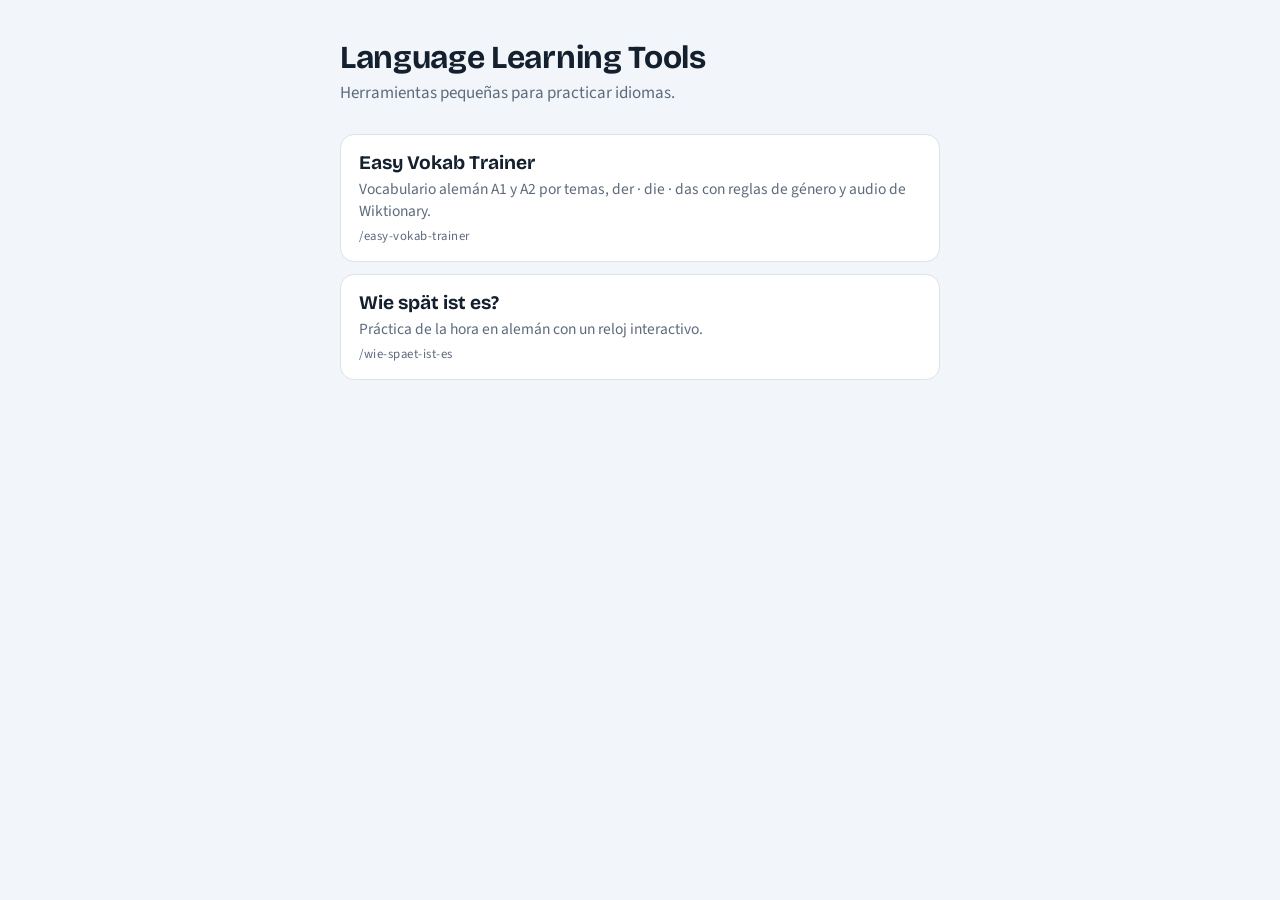
==== index.html @ 6b2330a3 "Add easy-vokab-trainer and a static toolbox index Co-Authored-By: Claude Sonnet 5.5 <noreply@anthrop" ====
<!doctype html>
<html lang="es">
<head>
<meta charset="utf-8">
<meta name="viewport" content="width=device-width, initial-scale=1">
<title>Language Learning Tools</title>
<link rel="stylesheet" href="https://fonts.googleapis.com/css2?family=Bricolage+Grotesque:opsz,wght@12..96,600;12..96,700&family=Source+Sans+3:wght@400;600&display=swap">
<style>
/* Layout: una columna centrada, una fila por herramienta. Para agregar una, copia un <li> y cambia carpeta, nombre y descripción. */
:root{
  --bg:#f2f5f9; --surface:#ffffff; --ink:#14202e; --muted:#5d6b7c; --line:#dbe2ea; --accent:#2b6bd6;
  --display:"Bricolage Grotesque","Trebuchet MS",system-ui,sans-serif;
  --body:"Source Sans 3",system-ui,-apple-system,"Segoe UI",sans-serif;
  color-scheme:light;
}
@media (prefers-color-scheme:dark){:root{
  --bg:#0e141c; --surface:#17202b; --ink:#e7edf4; --muted:#93a1b2; --line:#263344; --accent:#6fa0ff; color-scheme:dark;}}
*{box-sizing:border-box}
body{margin:0;background:var(--bg);color:var(--ink);font:17px/1.45 var(--body);padding:0 16px}
main{max-width:600px;margin:0 auto;padding:40px 0 56px}
h1{font:700 2rem/1.1 var(--display);letter-spacing:-.01em;margin:0 0 6px}
.lede{margin:0 0 28px;color:var(--muted)}
ul{list-style:none;margin:0;padding:0;display:flex;flex-direction:column;gap:12px}
a.tool{display:flex;flex-direction:column;gap:4px;padding:16px 18px;background:var(--surface);border:1px solid var(--line);border-radius:14px;color:inherit;text-decoration:none}
a.tool:hover{border-color:var(--accent)}
a.tool:focus-visible{outline:3px solid var(--accent);outline-offset:2px}
.name{font:700 1.2rem/1.2 var(--display)}
.desc{color:var(--muted);font-size:.97rem}
.path{font-size:.8rem;color:var(--muted);letter-spacing:.04em}
</style>
</head>
<body>
<main>
  <h1>Language Learning Tools</h1>
  <p class="lede">Herramientas pequeñas para practicar idiomas.</p>
  <ul>
    <li><a class="tool" href="easy-vokab-trainer/">
      <span class="name">Easy Vokab Trainer</span>
      <span class="desc">Vocabulario alemán A1 y A2 por temas, der · die · das con reglas de género y audio de Wiktionary.</span>
      <span class="path">/easy-vokab-trainer</span></a></li>
    <li><a class="tool" href="wie-spaet-ist-es/">
      <span class="name">Wie spät ist es?</span>
      <span class="desc">Práctica de la hora en alemán con un reloj interactivo.</span>
      <span class="path">/wie-spaet-ist-es</span></a></li>
  </ul>
</main>
</body>
</html>
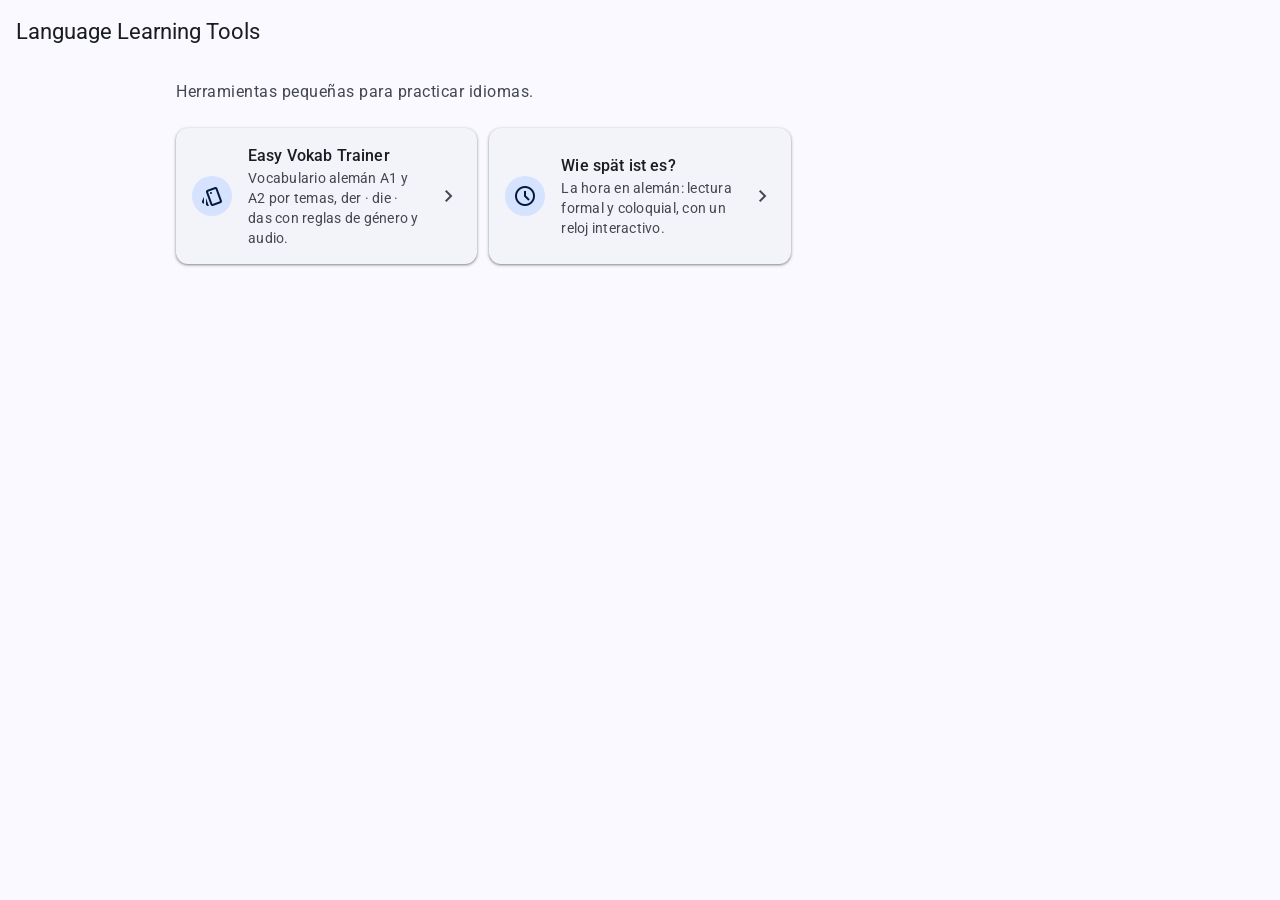
==== commit 6a1ad028: "Redesign all pages with Material Design 3 and a shared material.css Co-Authored-By: Claude Sonnet 5." ====
--- a/index.html
+++ b/index.html
@@ -2,46 +2,49 @@
 <html lang="es">
 <head>
 <meta charset="utf-8">
-<meta name="viewport" content="width=device-width, initial-scale=1">
+<meta name="viewport" content="width=device-width, initial-scale=1, viewport-fit=cover">
+<meta name="theme-color" content="#F9F9FF" media="(prefers-color-scheme: light)">
+<meta name="theme-color" content="#111318" media="(prefers-color-scheme: dark)">
 <title>Language Learning Tools</title>
-<link rel="stylesheet" href="https://fonts.googleapis.com/css2?family=Bricolage+Grotesque:opsz,wght@12..96,600;12..96,700&family=Source+Sans+3:wght@400;600&display=swap">
+<link rel="stylesheet" href="https://fonts.googleapis.com/css2?family=Roboto:wght@400;500;700&display=swap">
+<link rel="stylesheet" href="https://fonts.googleapis.com/css2?family=Material+Symbols+Outlined:opsz,wght,FILL,GRAD@20..48,400,0..1,0&display=swap">
+<link rel="stylesheet" href="material.css">
 <style>
-/* Layout: una columna centrada, una fila por herramienta. Para agregar una, copia un <li> y cambia carpeta, nombre y descripción. */
-:root{
-  --bg:#f2f5f9; --surface:#ffffff; --ink:#14202e; --muted:#5d6b7c; --line:#dbe2ea; --accent:#2b6bd6;
-  --display:"Bricolage Grotesque","Trebuchet MS",system-ui,sans-serif;
-  --body:"Source Sans 3",system-ui,-apple-system,"Segoe UI",sans-serif;
-  color-scheme:light;
-}
-@media (prefers-color-scheme:dark){:root{
-  --bg:#0e141c; --surface:#17202b; --ink:#e7edf4; --muted:#93a1b2; --line:#263344; --accent:#6fa0ff; color-scheme:dark;}}
-*{box-sizing:border-box}
-body{margin:0;background:var(--bg);color:var(--ink);font:17px/1.45 var(--body);padding:0 16px}
-main{max-width:600px;margin:0 auto;padding:40px 0 56px}
-h1{font:700 2rem/1.1 var(--display);letter-spacing:-.01em;margin:0 0 6px}
-.lede{margin:0 0 28px;color:var(--muted)}
-ul{list-style:none;margin:0;padding:0;display:flex;flex-direction:column;gap:12px}
-a.tool{display:flex;flex-direction:column;gap:4px;padding:16px 18px;background:var(--surface);border:1px solid var(--line);border-radius:14px;color:inherit;text-decoration:none}
-a.tool:hover{border-color:var(--accent)}
-a.tool:focus-visible{outline:3px solid var(--accent);outline-offset:2px}
-.name{font:700 1.2rem/1.2 var(--display)}
-.desc{color:var(--muted);font-size:.97rem}
-.path{font-size:.8rem;color:var(--muted);letter-spacing:.04em}
+.lead{margin:8px 0 24px}
+.tools{list-style:none;margin:0;padding:0;display:grid;gap:12px;grid-template-columns:repeat(auto-fill,minmax(min(100%,300px),1fr))}
+.tools .md-card{height:100%}
 </style>
 </head>
 <body>
-<main>
-  <h1>Language Learning Tools</h1>
-  <p class="lede">Herramientas pequeñas para practicar idiomas.</p>
-  <ul>
-    <li><a class="tool" href="easy-vokab-trainer/">
-      <span class="name">Easy Vokab Trainer</span>
-      <span class="desc">Vocabulario alemán A1 y A2 por temas, der · die · das con reglas de género y audio de Wiktionary.</span>
-      <span class="path">/easy-vokab-trainer</span></a></li>
-    <li><a class="tool" href="wie-spaet-ist-es/">
-      <span class="name">Wie spät ist es?</span>
-      <span class="desc">Práctica de la hora en alemán con un reloj interactivo.</span>
-      <span class="path">/wie-spaet-ist-es</span></a></li>
+<header class="md-top">
+  <div class="md-top-in pad-start"><h1>Language Learning Tools</h1></div>
+</header>
+
+<main class="md-main no-nav">
+  <p class="t-body-l muted lead">Herramientas pequeñas para practicar idiomas.</p>
+
+  <!-- Para agregar una herramienta: copia un <li>, cambia la carpeta, el icono (nombre de Material Symbols), el título y la descripción. -->
+  <ul class="tools">
+    <li>
+      <a class="md-card elevated md-card-link md-card-row" href="easy-vokab-trainer/">
+        <span class="md-avatar"><span class="md-icon" aria-hidden="true">style</span></span>
+        <span class="md-body">
+          <span class="t-title-m" style="display:block">Easy Vokab Trainer</span>
+          <span class="t-body-m muted" style="display:block">Vocabulario alemán A1 y A2 por temas, der · die · das con reglas de género y audio.</span>
+        </span>
+        <span class="md-icon muted" aria-hidden="true">chevron_right</span>
+      </a>
+    </li>
+    <li>
+      <a class="md-card elevated md-card-link md-card-row" href="wie-spaet-ist-es/">
+        <span class="md-avatar"><span class="md-icon" aria-hidden="true">schedule</span></span>
+        <span class="md-body">
+          <span class="t-title-m" style="display:block">Wie spät ist es?</span>
+          <span class="t-body-m muted" style="display:block">La hora en alemán: lectura formal y coloquial, con un reloj interactivo.</span>
+        </span>
+        <span class="md-icon muted" aria-hidden="true">chevron_right</span>
+      </a>
+    </li>
   </ul>
 </main>
 </body>
--- a/material.css
+++ b/material.css
@@ -0,0 +1,190 @@
+/*
+  Material Design 3 para todas las herramientas.
+  Componentes: top app bar, navigation bar, cards (elevated/filled/outlined), buttons (filled/tonal/outlined/text),
+  icon buttons, segmented buttons, chips, list items, text field, switch, linear progress, snackbar.
+  Tipografía: Roboto. Iconos: Material Symbols Outlined. Colores: esquema M3 azul (claro y oscuro) con un color
+  de éxito extra (verde) para respuestas correctas.
+*/
+:root{
+  --md-primary:#415F91; --md-on-primary:#FFFFFF; --md-primary-container:#D6E3FF; --md-on-primary-container:#001B3E;
+  --md-secondary:#565F71; --md-on-secondary:#FFFFFF; --md-secondary-container:#DAE2F9; --md-on-secondary-container:#131C2B;
+  --md-tertiary:#705575; --md-on-tertiary:#FFFFFF; --md-tertiary-container:#FAD8FD; --md-on-tertiary-container:#28132E;
+  --md-error:#BA1A1A; --md-on-error:#FFFFFF; --md-error-container:#FFDAD6; --md-on-error-container:#410002;
+  --md-success:#1F6C41; --md-on-success:#FFFFFF; --md-success-container:#A7F2BE; --md-on-success-container:#00210F;
+  --md-surface:#F9F9FF; --md-on-surface:#191C20; --md-on-surface-variant:#44474E;
+  --md-outline:#74777F; --md-outline-variant:#C4C6D0;
+  --md-surface-container-lowest:#FFFFFF; --md-surface-container-low:#F3F3FA; --md-surface-container:#EDEDF4;
+  --md-surface-container-high:#E7E8EE; --md-surface-container-highest:#E2E2E9;
+  --md-inverse-surface:#2E3036; --md-inverse-on-surface:#F0F0F7; --md-inverse-primary:#AAC7FF;
+  --md-elev1:0 1px 2px rgba(0,0,0,.3),0 1px 3px 1px rgba(0,0,0,.15);
+  --md-elev3:0 1px 3px rgba(0,0,0,.3),0 4px 8px 3px rgba(0,0,0,.15);
+  --md-font:Roboto,system-ui,-apple-system,"Segoe UI",sans-serif;
+  color-scheme:light;
+}
+@media (prefers-color-scheme:dark){:root:not([data-theme="light"]){
+  --md-primary:#AAC7FF; --md-on-primary:#0A305F; --md-primary-container:#284777; --md-on-primary-container:#D6E3FF;
+  --md-secondary:#BEC6DC; --md-on-secondary:#283141; --md-secondary-container:#3E4759; --md-on-secondary-container:#DAE2F9;
+  --md-tertiary:#DDBCE0; --md-on-tertiary:#3F2844; --md-tertiary-container:#573E5C; --md-on-tertiary-container:#FAD8FD;
+  --md-error:#FFB4AB; --md-on-error:#690005; --md-error-container:#93000A; --md-on-error-container:#FFDAD6;
+  --md-success:#8CD6A1; --md-on-success:#00391D; --md-success-container:#00522D; --md-on-success-container:#A7F2BE;
+  --md-surface:#111318; --md-on-surface:#E2E2E9; --md-on-surface-variant:#C4C6D0;
+  --md-outline:#8E9099; --md-outline-variant:#44474E;
+  --md-surface-container-lowest:#0C0E13; --md-surface-container-low:#191C20; --md-surface-container:#1D2024;
+  --md-surface-container-high:#282A2F; --md-surface-container-highest:#33353A;
+  --md-inverse-surface:#E2E2E9; --md-inverse-on-surface:#2E3036; --md-inverse-primary:#415F91;
+  color-scheme:dark;
+}}
+:root[data-theme="dark"]{
+  --md-primary:#AAC7FF; --md-on-primary:#0A305F; --md-primary-container:#284777; --md-on-primary-container:#D6E3FF;
+  --md-secondary:#BEC6DC; --md-on-secondary:#283141; --md-secondary-container:#3E4759; --md-on-secondary-container:#DAE2F9;
+  --md-tertiary:#DDBCE0; --md-on-tertiary:#3F2844; --md-tertiary-container:#573E5C; --md-on-tertiary-container:#FAD8FD;
+  --md-error:#FFB4AB; --md-on-error:#690005; --md-error-container:#93000A; --md-on-error-container:#FFDAD6;
+  --md-success:#8CD6A1; --md-on-success:#00391D; --md-success-container:#00522D; --md-on-success-container:#A7F2BE;
+  --md-surface:#111318; --md-on-surface:#E2E2E9; --md-on-surface-variant:#C4C6D0;
+  --md-outline:#8E9099; --md-outline-variant:#44474E;
+  --md-surface-container-lowest:#0C0E13; --md-surface-container-low:#191C20; --md-surface-container:#1D2024;
+  --md-surface-container-high:#282A2F; --md-surface-container-highest:#33353A;
+  --md-inverse-surface:#E2E2E9; --md-inverse-on-surface:#2E3036; --md-inverse-primary:#415F91;
+  color-scheme:dark;
+}
+
+/* Base */
+*{box-sizing:border-box}
+html{-webkit-text-size-adjust:100%}
+body{margin:0;background:var(--md-surface);color:var(--md-on-surface);font:400 16px/24px var(--md-font);letter-spacing:.5px}
+button,input{font:inherit;color:inherit;letter-spacing:inherit}
+h1,h2,h3,p{margin:0}
+[hidden]{display:none!important}
+:focus-visible{outline:2px solid var(--md-primary);outline-offset:2px}
+.muted{color:var(--md-on-surface-variant)}
+
+/* Escala tipográfica */
+.t-display-s{font:400 36px/44px var(--md-font);letter-spacing:0}
+.t-headline-m{font:400 28px/36px var(--md-font);letter-spacing:0}
+.t-headline-s{font:400 24px/32px var(--md-font);letter-spacing:0}
+.t-title-l{font:400 22px/28px var(--md-font);letter-spacing:0}
+.t-title-m{font:500 16px/24px var(--md-font);letter-spacing:.15px}
+.t-title-s{font:500 14px/20px var(--md-font);letter-spacing:.1px}
+.t-body-l{font:400 16px/24px var(--md-font);letter-spacing:.5px}
+.t-body-m{font:400 14px/20px var(--md-font);letter-spacing:.25px}
+.t-body-s{font:400 12px/16px var(--md-font);letter-spacing:.4px}
+.t-label-l{font:500 14px/20px var(--md-font);letter-spacing:.1px}
+.t-label-m{font:500 12px/16px var(--md-font);letter-spacing:.5px}
+
+/* Iconos (Material Symbols). Si la fuente no carga, el ancho fijo recorta el texto de la ligadura. */
+.md-icon{flex:none;display:inline-block;width:24px;height:24px;overflow:hidden;font-family:"Material Symbols Outlined";font-weight:400;font-style:normal;font-size:24px;line-height:1;letter-spacing:normal;text-transform:none;white-space:nowrap;direction:ltr;-webkit-font-feature-settings:"liga";font-feature-settings:"liga";-webkit-font-smoothing:antialiased;font-variation-settings:"FILL" 0,"wght" 400,"GRAD" 0,"opsz" 24;user-select:none}
+.md-icon.fill{font-variation-settings:"FILL" 1,"wght" 400,"GRAD" 0,"opsz" 24}
+
+/* Capa de estado (hover / foco / presionado) */
+.md-btn::before,.md-icon-btn::before,.md-chip::before,.md-seg button::before,.md-list-item::before,.md-card-link::before,.md-nav-ind::before{content:"";position:absolute;inset:0;background:currentColor;opacity:0;transition:opacity .15s;pointer-events:none;border-radius:inherit}
+.md-btn:hover::before,.md-icon-btn:hover::before,.md-chip:hover::before,.md-seg button:hover::before,.md-list-item:hover::before,.md-card-link:hover::before,.md-nav-item:hover .md-nav-ind::before{opacity:.08}
+.md-btn:focus-visible::before,.md-icon-btn:focus-visible::before,.md-chip:focus-visible::before,.md-seg button:focus-visible::before,.md-list-item:focus-visible::before,.md-card-link:focus-visible::before{opacity:.1}
+.md-btn:active::before,.md-icon-btn:active::before,.md-chip:active::before,.md-seg button:active::before,.md-list-item:active::before,.md-card-link:active::before,.md-nav-item:active .md-nav-ind::before{opacity:.1}
+
+/* Top app bar */
+.md-top{position:sticky;top:0;z-index:5;background:var(--md-surface);color:var(--md-on-surface);padding-top:env(safe-area-inset-top,0px)}
+.md-top-in{display:flex;align-items:center;gap:4px;height:64px;padding-left:max(4px,env(safe-area-inset-left,0px));padding-right:max(16px,env(safe-area-inset-right,0px))}
+.md-top-in.pad-start{padding-left:max(16px,env(safe-area-inset-left,0px))}
+.md-top h1{flex:1;min-width:0;overflow:hidden;text-overflow:ellipsis;white-space:nowrap;font:400 22px/28px var(--md-font);letter-spacing:0}
+
+/* Contenido */
+.md-main{max-width:960px;margin:0 auto;padding-top:8px;padding-bottom:calc(104px + env(safe-area-inset-bottom,0px));padding-left:max(16px,env(safe-area-inset-left,0px));padding-right:max(16px,env(safe-area-inset-right,0px))}
+.md-main.no-nav{padding-bottom:calc(32px + env(safe-area-inset-bottom,0px))}
+
+/* Navigation bar */
+.md-nav{position:fixed;left:0;right:0;bottom:0;z-index:6;background:var(--md-surface-container);padding-bottom:env(safe-area-inset-bottom,0px)}
+.md-nav-in{display:flex;gap:8px;max-width:640px;margin:0 auto;padding:12px 8px 16px}
+.md-nav-item{flex:1;min-width:0;display:flex;flex-direction:column;align-items:center;gap:4px;padding:0;border:0;background:transparent;color:var(--md-on-surface-variant);font:500 12px/16px var(--md-font);letter-spacing:.5px;cursor:pointer;-webkit-tap-highlight-color:transparent}
+.md-nav-ind{position:relative;display:grid;place-items:center;width:64px;height:32px;border-radius:16px;overflow:hidden;transition:background .2s}
+.md-nav-item[aria-selected="true"]{color:var(--md-on-surface)}
+.md-nav-item[aria-selected="true"] .md-nav-ind{background:var(--md-secondary-container);color:var(--md-on-secondary-container)}
+.md-nav-item[aria-selected="true"] .md-icon{font-variation-settings:"FILL" 1,"wght" 400,"GRAD" 0,"opsz" 24}
+
+/* Buttons */
+.md-btn{position:relative;display:inline-flex;align-items:center;justify-content:center;gap:8px;min-height:40px;padding:0 24px;border:0;border-radius:999px;background:transparent;color:var(--md-primary);font:500 14px/20px var(--md-font);letter-spacing:.1px;text-decoration:none;cursor:pointer;overflow:hidden;-webkit-tap-highlight-color:transparent}
+.md-btn.has-icon{padding-left:16px}
+.md-btn .md-icon{width:18px;height:18px;font-size:18px;font-variation-settings:"FILL" 0,"wght" 400,"GRAD" 0,"opsz" 20}
+.md-btn.filled{background:var(--md-primary);color:var(--md-on-primary)}
+.md-btn.tonal{background:var(--md-secondary-container);color:var(--md-on-secondary-container)}
+.md-btn.outlined{border:1px solid var(--md-outline);color:var(--md-primary)}
+.md-btn.elevated{background:var(--md-surface-container-low);color:var(--md-primary);box-shadow:var(--md-elev1)}
+.md-btn.text{padding:0 12px}
+.md-btn.text.has-icon{padding-left:12px}
+.md-btn.lg{min-height:56px;font-size:16px;line-height:24px}
+.md-btn.block{width:100%}
+.md-btn:disabled{opacity:.38;cursor:default;pointer-events:none}
+.md-icon-btn{position:relative;display:inline-grid;place-items:center;flex:none;width:48px;height:48px;padding:0;border:0;border-radius:50%;background:transparent;color:var(--md-on-surface-variant);text-decoration:none;cursor:pointer;-webkit-tap-highlight-color:transparent}
+.md-icon-btn::before{inset:4px}
+.md-icon-btn:disabled{opacity:.38;cursor:default}
+
+/* Cards */
+.md-card{position:relative;display:block;border:0;border-radius:12px;padding:16px;background:var(--md-surface-container-highest);color:var(--md-on-surface)}
+.md-card.elevated{background:var(--md-surface-container-low);box-shadow:var(--md-elev1)}
+.md-card.outlined{background:var(--md-surface);border:1px solid var(--md-outline-variant)}
+.md-card.c-primary{background:var(--md-primary-container);color:var(--md-on-primary-container)}
+.md-card.c-success{background:var(--md-success-container);color:var(--md-on-success-container)}
+.md-card.c-error{background:var(--md-error-container);color:var(--md-on-error-container)}
+.md-card.c-secondary{background:var(--md-secondary-container);color:var(--md-on-secondary-container)}
+.md-card-link{text-decoration:none;cursor:pointer;overflow:hidden;-webkit-tap-highlight-color:transparent}
+.md-card-row{display:flex;align-items:center;gap:16px}
+.md-avatar{flex:none;display:grid;place-items:center;width:40px;height:40px;border-radius:50%;background:var(--md-primary-container);color:var(--md-on-primary-container)}
+.md-body{flex:1;min-width:0}
+
+/* Chips */
+.md-chips{display:flex;flex-wrap:wrap;gap:8px}
+.md-chip{position:relative;display:inline-flex;align-items:center;gap:8px;height:32px;padding:0 16px;border:1px solid var(--md-outline);border-radius:8px;background:transparent;color:var(--md-on-surface-variant);font:500 14px/20px var(--md-font);letter-spacing:.1px;cursor:pointer;overflow:hidden;white-space:nowrap;-webkit-tap-highlight-color:transparent}
+.md-chip .md-icon{display:none;width:18px;height:18px;font-size:18px}
+.md-chip[aria-pressed="true"]{padding-left:8px;border-color:transparent;background:var(--md-secondary-container);color:var(--md-on-secondary-container)}
+.md-chip[aria-pressed="true"] .md-icon{display:inline-block}
+.md-chip.static{height:auto;min-height:32px;padding:4px 12px;border-color:var(--md-outline-variant);cursor:default;white-space:normal}
+.md-chip.static::before{display:none}
+.md-chip.static.accent{border-color:transparent;background:var(--md-tertiary-container);color:var(--md-on-tertiary-container)}
+
+/* Segmented buttons */
+.md-seg{display:inline-flex;max-width:100%;border:1px solid var(--md-outline);border-radius:999px;overflow:hidden}
+.md-seg button{position:relative;display:inline-flex;align-items:center;justify-content:center;gap:8px;min-width:0;height:40px;padding:0 16px;border:0;border-left:1px solid var(--md-outline);background:transparent;color:var(--md-on-surface);font:500 14px/20px var(--md-font);letter-spacing:.1px;cursor:pointer;-webkit-tap-highlight-color:transparent}
+.md-seg button:first-child{border-left:0}
+.md-seg button .md-icon{display:none;width:18px;height:18px;font-size:18px}
+.md-seg button[aria-pressed="true"]{background:var(--md-secondary-container);color:var(--md-on-secondary-container)}
+.md-seg button[aria-pressed="true"] .md-icon{display:inline-block}
+
+/* Lists */
+.md-list{list-style:none;margin:0;padding:0}
+.md-list>li+li{border-top:1px solid var(--md-outline-variant)}
+.md-list-item{position:relative;display:flex;align-items:center;gap:16px;width:100%;min-height:56px;padding:8px 16px;border:0;background:transparent;color:var(--md-on-surface);text-align:left;cursor:pointer;overflow:hidden;-webkit-tap-highlight-color:transparent}
+.md-list-item .md-icon.trail{color:var(--md-on-surface-variant)}
+
+/* Text field (outlined) */
+.md-field{position:relative;display:block}
+.md-field input{width:100%;height:56px;padding:0 16px;border:1px solid var(--md-outline);border-radius:4px;background:transparent;color:var(--md-on-surface);font:400 16px/24px var(--md-font);letter-spacing:.5px}
+.md-field input:hover{border-color:var(--md-on-surface)}
+.md-field input:focus{outline:0;border-color:var(--md-primary);box-shadow:inset 0 0 0 1px var(--md-primary)}
+.md-field span{position:absolute;left:12px;top:16px;padding:0 4px;color:var(--md-on-surface-variant);font:400 16px/24px var(--md-font);pointer-events:none;transition:top .15s,font-size .15s,line-height .15s}
+.md-field input:focus+span,.md-field input:not(:placeholder-shown)+span{top:-8px;font-size:12px;line-height:16px;background:var(--md-surface)}
+.md-field input:focus+span{color:var(--md-primary)}
+
+/* Switch */
+.md-switch{display:inline-flex;align-items:center;gap:16px;cursor:pointer;min-height:48px}
+.md-switch input{position:absolute;opacity:0;width:1px;height:1px}
+.md-switch .track{position:relative;flex:none;width:52px;height:32px;border:2px solid var(--md-outline);border-radius:16px;background:var(--md-surface-container-highest);transition:background .15s,border-color .15s}
+.md-switch .thumb{position:absolute;top:50%;left:6px;width:16px;height:16px;margin-top:-8px;border-radius:50%;background:var(--md-outline);transition:left .15s,width .15s,height .15s,margin-top .15s,background .15s}
+.md-switch input:checked+.track{background:var(--md-primary);border-color:var(--md-primary)}
+.md-switch input:checked+.track .thumb{left:22px;width:24px;height:24px;margin-top:-12px;background:var(--md-on-primary)}
+.md-switch input:focus-visible+.track{outline:2px solid var(--md-primary);outline-offset:2px}
+
+/* Progress */
+.md-progress{height:4px;border-radius:2px;background:var(--md-secondary-container);overflow:hidden}
+.md-progress i{display:block;height:100%;width:0;border-radius:2px;background:var(--md-primary);transition:width .2s}
+
+/* Snackbar */
+.md-snack{position:fixed;left:50%;bottom:calc(104px + env(safe-area-inset-bottom,0px));z-index:20;min-width:min(344px,92vw);max-width:min(560px,92vw);padding:14px 16px;border-radius:4px;background:var(--md-inverse-surface);color:var(--md-inverse-on-surface);box-shadow:var(--md-elev3);font:400 14px/20px var(--md-font);letter-spacing:.25px;opacity:0;transform:translate(-50%,8px);pointer-events:none;transition:opacity .15s,transform .15s}
+.md-snack.show{opacity:1;transform:translate(-50%,0)}
+
+/* Utilidades */
+.md-row{display:flex;flex-wrap:wrap;align-items:center;gap:8px}
+.md-divider{height:1px;border:0;margin:0;background:var(--md-outline-variant)}
+.md-gender-der{--c:var(--md-primary);--on-c:var(--md-on-primary);--cc:var(--md-primary-container);--on-cc:var(--md-on-primary-container)}
+.md-gender-die{--c:var(--md-error);--on-c:var(--md-on-error);--cc:var(--md-error-container);--on-cc:var(--md-on-error-container)}
+.md-gender-das{--c:var(--md-success);--on-c:var(--md-on-success);--cc:var(--md-success-container);--on-cc:var(--md-on-success-container)}
+
+@media (prefers-reduced-motion:reduce){*,*::before,*::after{transition:none!important;animation:none!important}}
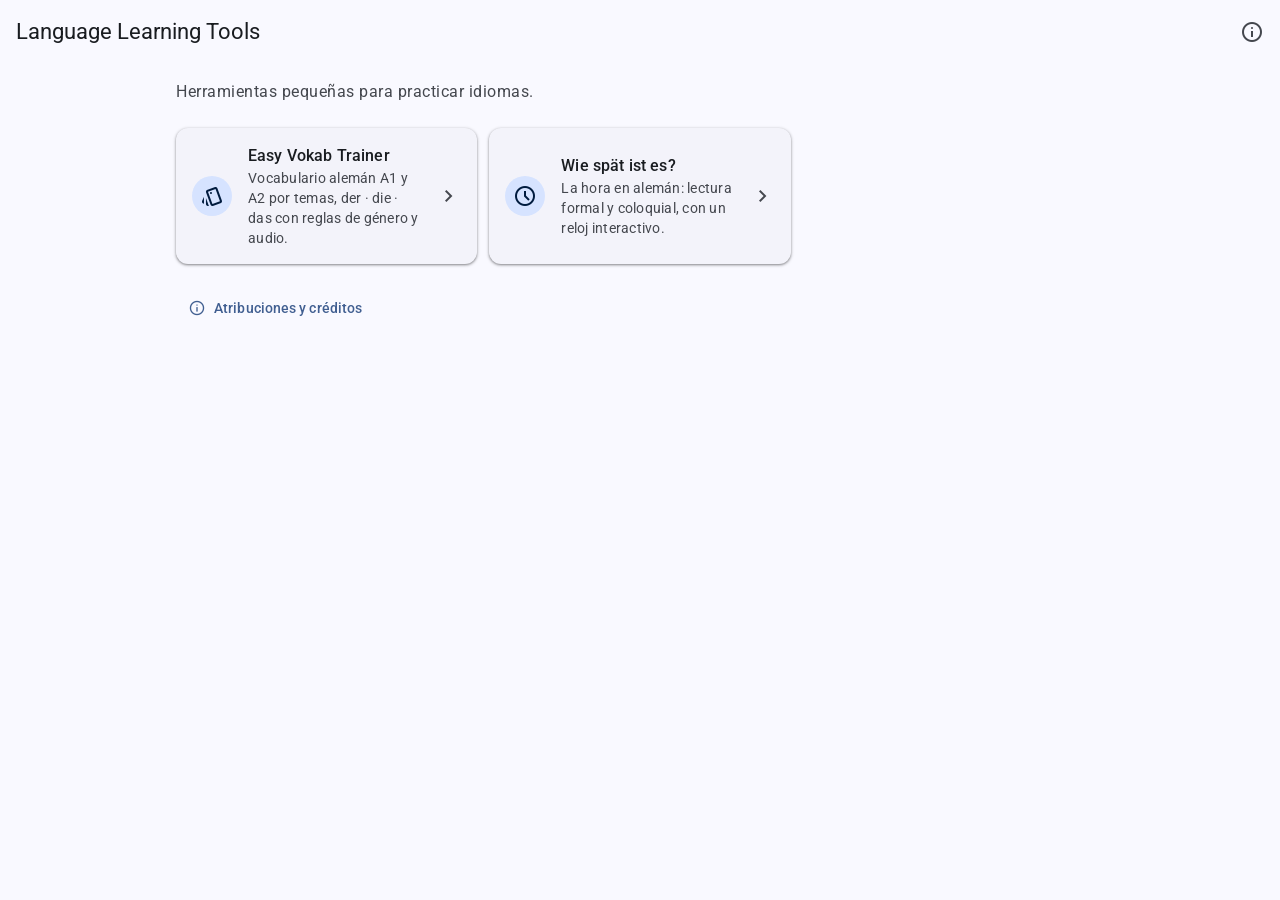
==== commit 25a4618e: "Add attributions page and links from each tool Co-Authored-By: Claude Sonnet 5.5 <noreply@anthropic." ====
--- a/index.html
+++ b/index.html
@@ -17,7 +17,7 @@
 </head>
 <body>
 <header class="md-top">
-  <div class="md-top-in pad-start"><h1>Language Learning Tools</h1></div>
+  <div class="md-top-in pad-start has-action"><h1>Language Learning Tools</h1><a class="md-icon-btn" href="atribuciones/" aria-label="Atribuciones" title="Atribuciones"><span class="md-icon" aria-hidden="true">info</span></a></div>
 </header>
 
 <main class="md-main no-nav">
@@ -46,6 +46,7 @@
       </a>
     </li>
   </ul>
+  <p style="margin-top:24px"><a class="md-btn text has-icon" href="atribuciones/"><span class="md-icon" aria-hidden="true">info</span>Atribuciones y créditos</a></p>
 </main>
 </body>
 </html>
--- a/material.css
+++ b/material.css
@@ -84,6 +84,7 @@
 /* Top app bar */
 .md-top{position:sticky;top:0;z-index:5;background:var(--md-surface);color:var(--md-on-surface);padding-top:env(safe-area-inset-top,0px)}
 .md-top-in{display:flex;align-items:center;gap:4px;height:64px;padding-left:max(4px,env(safe-area-inset-left,0px));padding-right:max(16px,env(safe-area-inset-right,0px))}
+.md-top-in.has-action{padding-right:max(4px,env(safe-area-inset-right,0px))}
 .md-top-in.pad-start{padding-left:max(16px,env(safe-area-inset-left,0px))}
 .md-top h1{flex:1;min-width:0;overflow:hidden;text-overflow:ellipsis;white-space:nowrap;font:400 22px/28px var(--md-font);letter-spacing:0}
 
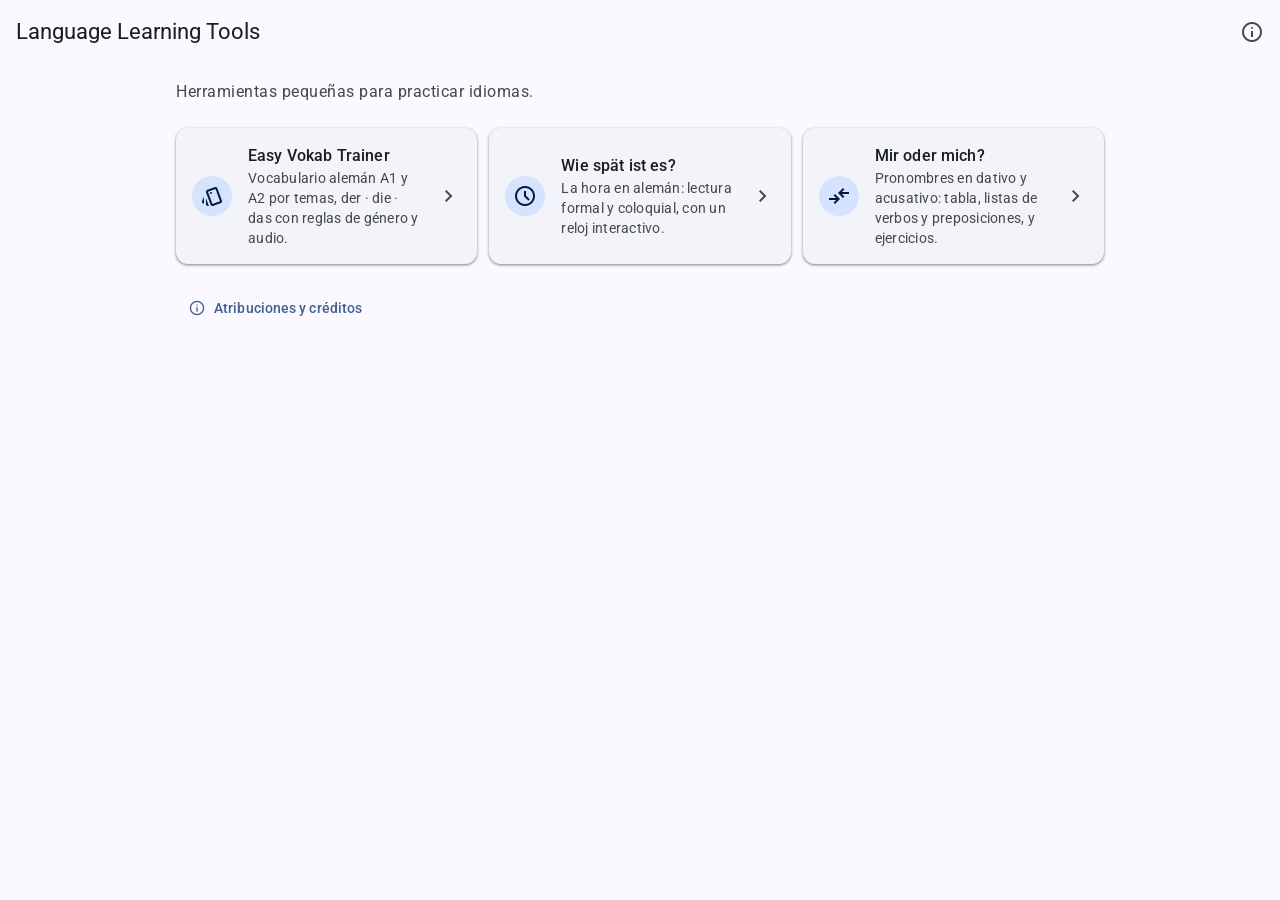
==== commit 7df251e9: "Add mir-oder-mich: dative and accusative pronoun trainer Co-Authored-By: Claude Sonnet 5.5 <noreply@" ====
--- a/index.html
+++ b/index.html
@@ -45,6 +45,16 @@
         <span class="md-icon muted" aria-hidden="true">chevron_right</span>
       </a>
     </li>
+    <li>
+      <a class="md-card elevated md-card-link md-card-row" href="mir-oder-mich/">
+        <span class="md-avatar"><span class="md-icon" aria-hidden="true">compare_arrows</span></span>
+        <span class="md-body">
+          <span class="t-title-m" style="display:block">Mir oder mich?</span>
+          <span class="t-body-m muted" style="display:block">Pronombres en dativo y acusativo: tabla, listas de verbos y preposiciones, y ejercicios.</span>
+        </span>
+        <span class="md-icon muted" aria-hidden="true">chevron_right</span>
+      </a>
+    </li>
   </ul>
   <p style="margin-top:24px"><a class="md-btn text has-icon" href="atribuciones/"><span class="md-icon" aria-hidden="true">info</span>Atribuciones y créditos</a></p>
 </main>
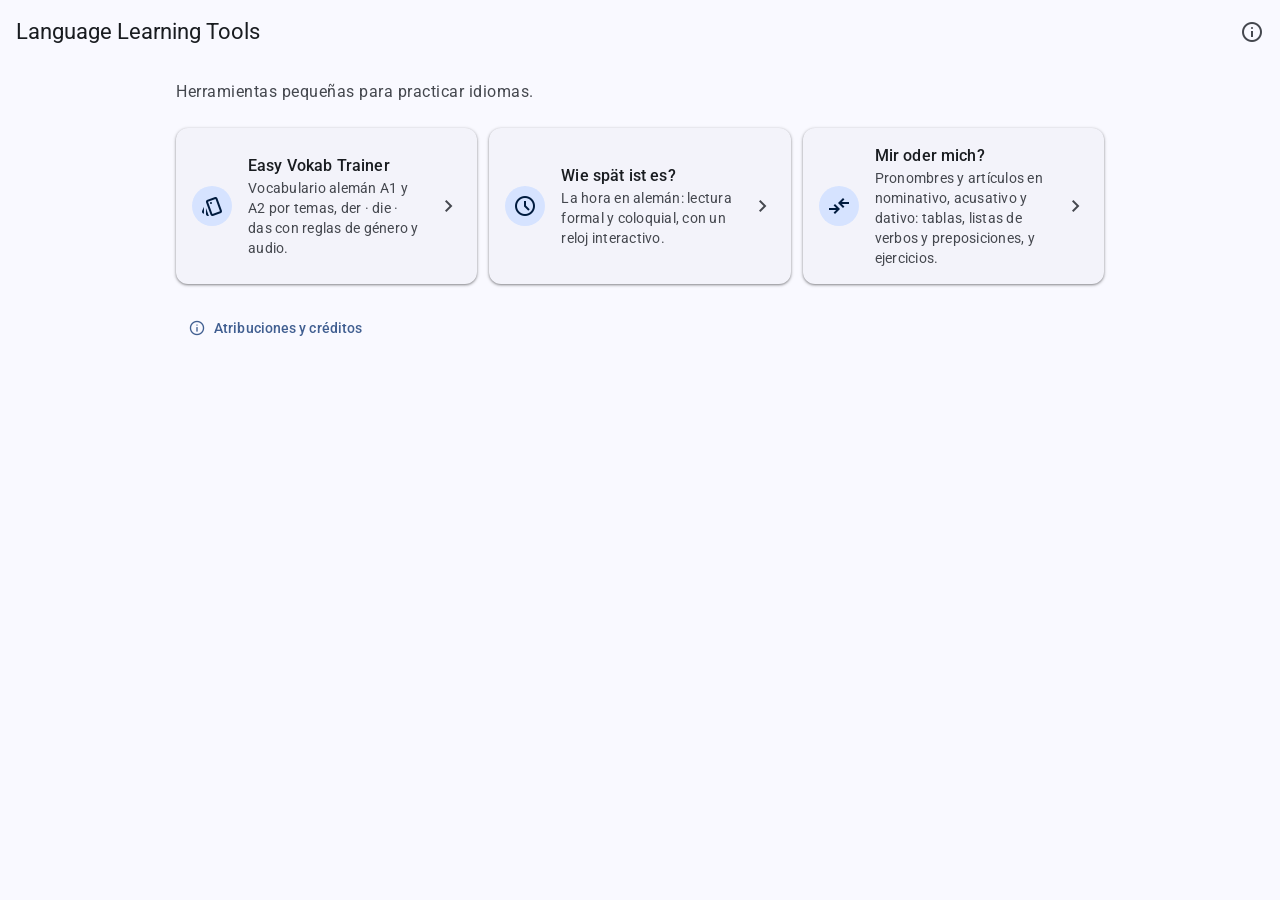
==== commit 4d71a49e: "Mir oder mich?: artículos por caso (tabla y ejercicios) Co-Authored-By: Claude Sonnet 5.5 <noreply@a" ====
--- a/index.html
+++ b/index.html
@@ -50,7 +50,7 @@
         <span class="md-avatar"><span class="md-icon" aria-hidden="true">compare_arrows</span></span>
         <span class="md-body">
           <span class="t-title-m" style="display:block">Mir oder mich?</span>
-          <span class="t-body-m muted" style="display:block">Pronombres en dativo y acusativo: tabla, listas de verbos y preposiciones, y ejercicios.</span>
+          <span class="t-body-m muted" style="display:block">Pronombres y artículos en nominativo, acusativo y dativo: tablas, listas de verbos y preposiciones, y ejercicios.</span>
         </span>
         <span class="md-icon muted" aria-hidden="true">chevron_right</span>
       </a>
